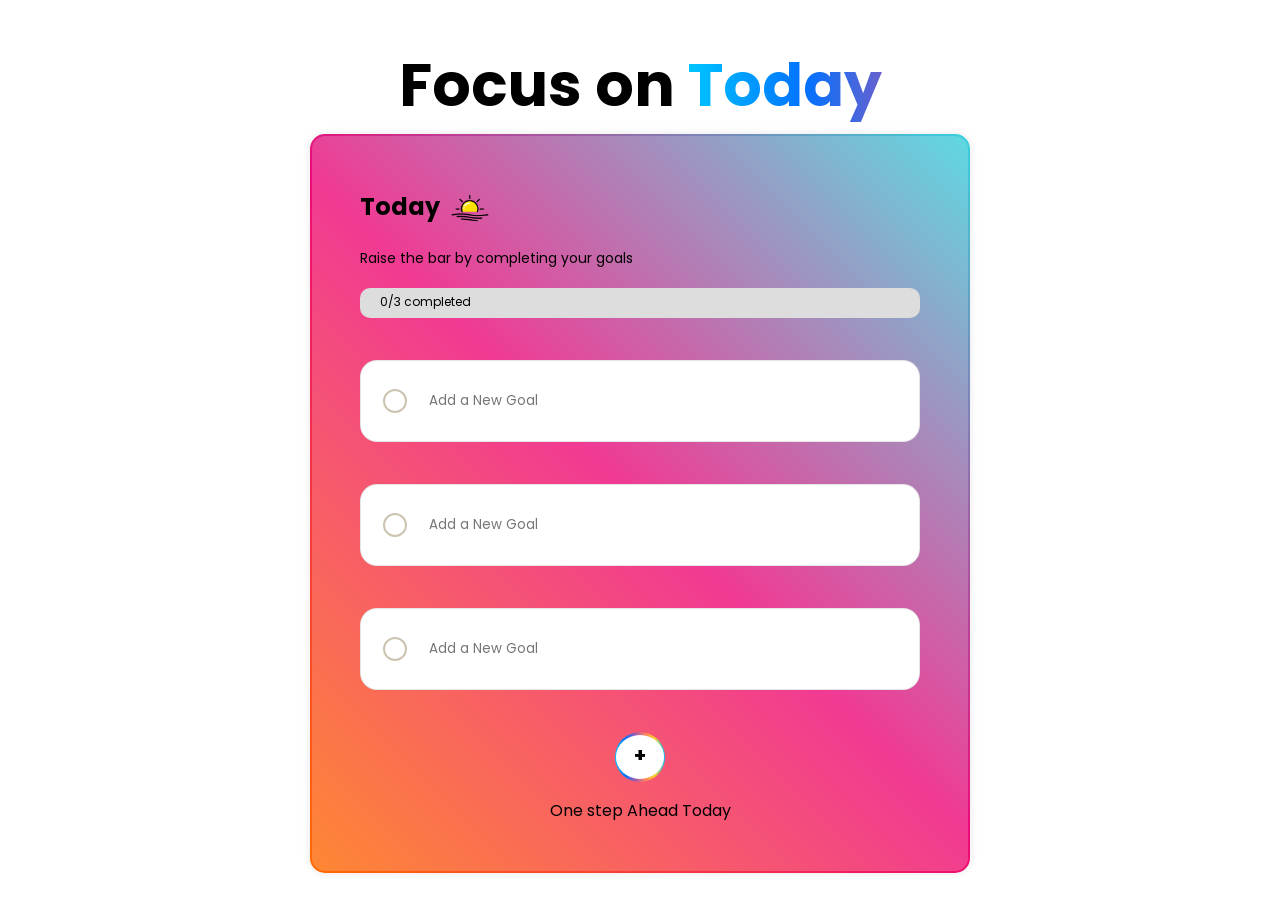
==== index.html @ 2c1f799d "Rename TO-DO.html to index.html" ====
<!DOCTYPE html>
<html lang="en">
<head>
    <meta charset="UTF-8">
    <meta name="viewport" content="width=device-width, initial-scale=1.0">
    <title>Document</title>
    <link rel="stylesheet" href="TODO.css">
    <link rel="preconnect" href="https://fonts.googleapis.com">
<link rel="preconnect" href="https://fonts.gstatic.com" crossorigin>
<link href="https://fonts.googleapis.com/css2?family=Poppins:ital,wght@0,100;0,200;0,300;0,400;0,500;0,600;0,700;0,800;0,900;1,100;1,200;1,300;1,400;1,500;1,600;1,700;1,800;1,900&display=swap" rel="stylesheet">
    <script src="TO-DO.JS" defer></script>
</head>
<body>
    <main >

         <h1>Focus on <span class="gradient-text">Today</span></h1>
         <div class="app-container">
            <h2>Today <img class="sun"src="icons8-sun-64.png" alt="sun"> </h2>
        
 <p class="progress-label">Raise the bar by completing your Goals</p><br>
<div id="label" class="progress-bar">
  <div class="progress-value"><span>2/3 completed</span></div>
  
</div>  
<p class="error-label">Please set all the  goals</p>
   <div class="goal-container ">
    <div class="custom-checkbox"><img class="check-icon" src="Vector 1 (1).svg "></div>
    <input id="first" class="goal-input" type="text"  placeholder="Add a New Goal">
   </div>

   <div class="goal-container">
    <div class="custom-checkbox"><img class="check-icon" src="Vector 1 (1).svg "></div>
    <input id="second" class="goal-input" type="text"  placeholder="Add a New Goal">
   </div>

   
   <div class="goal-container ">
    <div class="custom-checkbox"><img class="check-icon" src="Vector 1 (1).svg "></div>
    <input id="third" class="goal-input" type="text"  placeholder="Add a New Goal">
   </div>
   <div class="button-container"><div class="btn">
            <a href="#"><span style="color:black;font-weight: bold;">+</span></a>
        </div>
    </div>
   
   <p class="quote">One step Ahead Today</p>

         </div>
         
    </main>
</body>
</html>
---- TODO.css ----
*{
  box-sizing: border-box;
}
body{
    font-family: poppins;
    /* background-color: #fff; */
    margin:0px;
}
main{
    margin: 16px;
    padding: 0px 16px;
    
}
h1{
    font-size: 60px;
    text-align: center;
    margin-bottom:4px;
}

.app-container{
    background:#FBFBFB;
    box-shadow: 0 0 8px 0px rgba(0,0,0,0.1);
    max-width: 660px;
    border-radius: 15px;
    padding: 32px 48px;
    margin-inline: auto;
}
.sun{
    width: 40px;
    vertical-align: middle;
    margin-left:5px;
  
}
.sun{
    width:40px;
    transition:0.4s ease;
}

.sun:hover{
    filter: brightness(1.5) drop-shadow(0 0 10px gold);
}


.progress-bar{
   
    height: 30px;
    background: #ddd;
    border-radius: 10px;
    
}
.progress-value{
  max-width:100%;
    width:0%;   /* progress percentage */
    height: 100%;
    border-radius: 10px;
    background: linear-gradient(to right, #ff6a00, #ee0979,blue,green);
    transition: width 0.2s ease-in-out ;
    
   

}
 .progress-value span{
  font-size: 12px;
 padding-left:20px;
   min-width: max-content;
   white-space: nowrap;
  
}
.progress-label{
  margin-bottom:-6px;
  font-size: 14px;
}

.error-label{
  color:red;
  font-size: 12px;
  visibility: hidden;
}

.goal-container{
  border:1px solid rgba(0,0,0,0.1);
  border-radius: 17px;
  height: 82px;
  display: flex;
  align-items: center;
  padding:0 22px;
  background: white;
  margin-bottom: 42px;

}
.custom-checkbox{
  height:24px ;
  width: 24px; 
  border: 2px solid rgba(97,72,8,0.32);
  border-radius: 50%;
  flex-shrink: 0;
  cursor: pointer;
  display: flex;
  align-items: center;
  justify-content: center;

}
.check-icon{
    display: none;
    width: 20px;
}
.completed .check-icon{
   display: block;
}

.completed .goal-input{
    color: green;
    text-decoration: line-through;
}

.goal-input{
  padding: 22px;
  font-family: inherit;
  border: none;
  outline: none;
  flex-grow: 1;

   width: 100%;

}
.quote{
  font-size: 16px;
  text-align: center;
}

.completed .custom-checkbox{
       background: green;
       border-color: green;
  }
  

@media (max-width:668px) {
    h1{
       font-size: 32px; 
    }
    .app-container{
        padding: 16px 32px;
    }
    .goal-container{
      height: 64px;
       margin-bottom: 24px;
       border-radius: 12px;

    }
    .custom-checkbox{
      height: 20px;
      width: 20px;
    }
    .progress-bar{
      height: 24px;
    }
}

.button-container{
      display: grid;
      height: 100%;
      place-items:center;
}


.btn a{
  display: block;
  height: 50px;
  width: 50px;
  border-radius: 50%;
  background: #000;
  text-align: center;
  position: relative;
background: linear-gradient(
    90deg,
    #00c6ff,
    #0072ff,
    #9b59b6,
    #ff7e5f,
    #f9d423,
    #00c6ff
  );
}
.btn a span{
  height: 88%;
  width: 96%;
  background: white;
  display: block;
  position: absolute;
  top:50%;
  left:50%;
  transform: translate(-50%,-50%);
  line-height: 40px;
  color:#FBFBFB;
  border-radius:50% ;
  font-size: 20px;
}
.btn a:hover{
  animation:animate 0.5s linear infinite;

}
@keyframes animate{
  100%{
       filter:hue-rotate(-360deg);
  }
}


/* text background-gradient */


.gradient-text{
  font-size:60px;
  font-weight:bold;

  background: linear-gradient(
    90deg,
    #00c6ff,
    #0072ff,
    #9b59b6,
    #ff7e5f,
    #f9d423,
    #00c6ff
  );

  background-size: 300%;

  -webkit-background-clip: text;
  -webkit-text-fill-color: transparent;

  animation: gradientMove 6s linear infinite;
}

@keyframes gradientMove{
  0%{
    background-position: 0%;
  }
  100%{
    background-position: 300%;
  }
}

/* app background */

.app-container{
   
    background:rgba(255,255,255,0.2);
    

    border-radius:15px;

    border:2px solid transparent;
    background-clip:padding-box;

    position:relative;
}

.app-container::before{
    content:"";
    position:absolute;
    inset:-2px;

    background: linear-gradient(45deg,#ff6a00,#ee0979,#36d1dc);
    z-index:-1;
    border-radius:15px;

    animation: rotate 5s linear infinite;
}

@keyframes rotate{
    0%{filter:hue-rotate(0deg);}
    100%{filter:hue-rotate(360deg);}
}
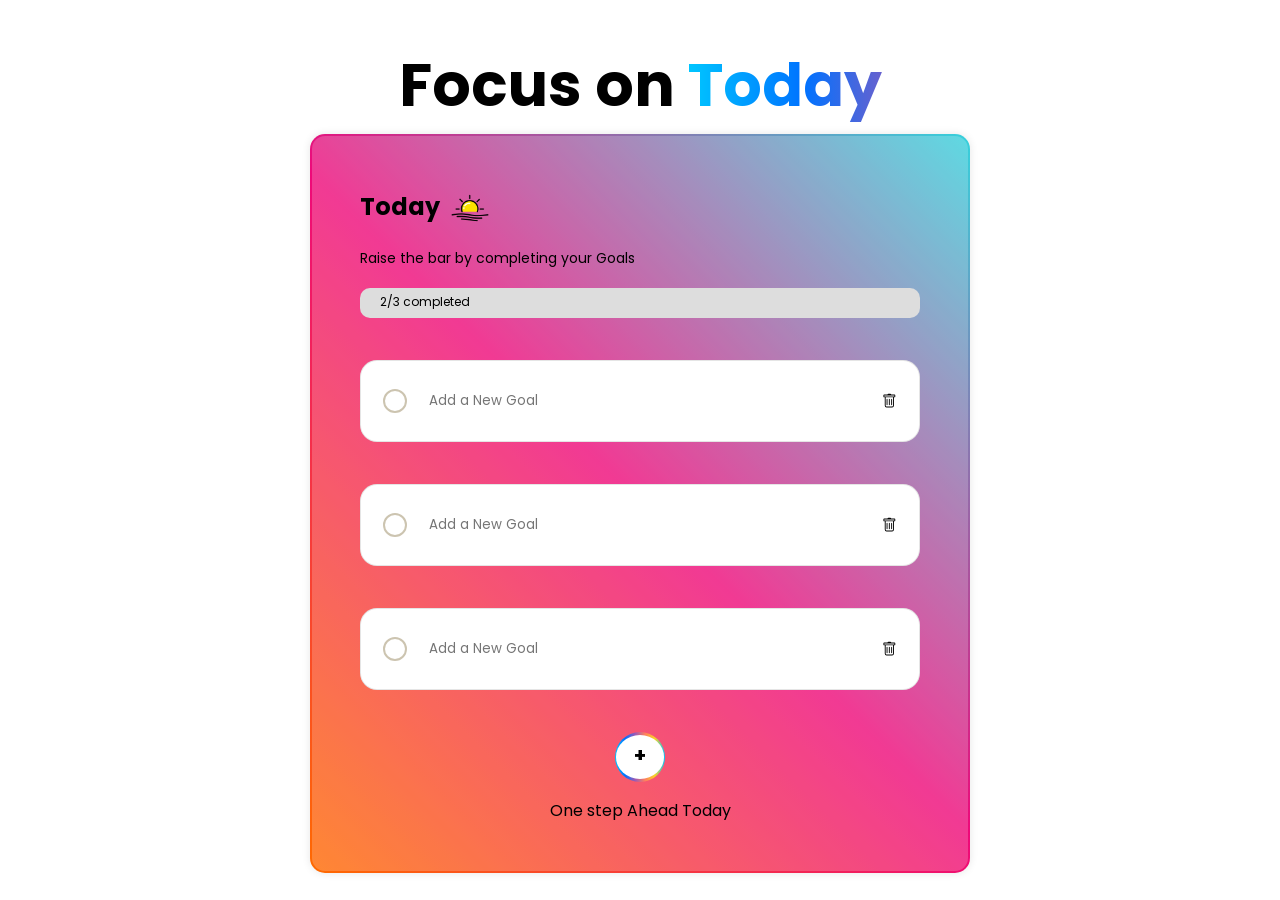
==== commit f43173f8: "Renamed files and fixed delete functionality with localStorage sync" ====
--- a/index.html
+++ b/index.html
@@ -3,12 +3,12 @@
 <head>
     <meta charset="UTF-8">
     <meta name="viewport" content="width=device-width, initial-scale=1.0">
-    <title>Document</title>
-    <link rel="stylesheet" href="TODO.css">
+    <title> Daily Goal Tracker</title>
+    <link rel="stylesheet" href="style.css">
     <link rel="preconnect" href="https://fonts.googleapis.com">
 <link rel="preconnect" href="https://fonts.gstatic.com" crossorigin>
 <link href="https://fonts.googleapis.com/css2?family=Poppins:ital,wght@0,100;0,200;0,300;0,400;0,500;0,600;0,700;0,800;0,900;1,100;1,200;1,300;1,400;1,500;1,600;1,700;1,800;1,900&display=swap" rel="stylesheet">
-    <script src="TO-DO.JS" defer></script>
+    <script src="script.js" defer></script>
 </head>
 <body>
     <main >
@@ -22,21 +22,33 @@
   <div class="progress-value"><span>2/3 completed</span></div>
   
 </div>  
-<p class="error-label">Please set all the  goals</p>
+<p class="error-label">Please set  the  goal</p>
    <div class="goal-container ">
-    <div class="custom-checkbox"><img class="check-icon" src="Vector 1 (1).svg "></div>
+    <div class="custom-checkbox"><img class="check-icon" src="Vector 1 (1).svg" alt="img"></div>
     <input id="first" class="goal-input" type="text"  placeholder="Add a New Goal">
+    <svg class="delete"   xmlns="http://www.w3.org/2000/svg" width="16" height="16" fill="currentColor" class="bi bi-trash" viewBox="0 0 16 16">
+  <path d="M5.5 5.5A.5.5 0 0 1 6 6v6a.5.5 0 0 1-1 0V6a.5.5 0 0 1 .5-.5m2.5 0a.5.5 0 0 1 .5.5v6a.5.5 0 0 1-1 0V6a.5.5 0 0 1 .5-.5m3 .5a.5.5 0 0 0-1 0v6a.5.5 0 0 0 1 0z"/>
+  <path d="M14.5 3a1 1 0 0 1-1 1H13v9a2 2 0 0 1-2 2H5a2 2 0 0 1-2-2V4h-.5a1 1 0 0 1-1-1V2a1 1 0 0 1 1-1H6a1 1 0 0 1 1-1h2a1 1 0 0 1 1 1h3.5a1 1 0 0 1 1 1zM4.118 4 4 4.059V13a1 1 0 0 0 1 1h6a1 1 0 0 0 1-1V4.059L11.882 4zM2.5 3h11V2h-11z"/>
+</svg>
    </div>
 
    <div class="goal-container">
-    <div class="custom-checkbox"><img class="check-icon" src="Vector 1 (1).svg "></div>
+    <div class="custom-checkbox"><img class="check-icon" src="Vector 1 (1).svg " alt="img2"></div>
     <input id="second" class="goal-input" type="text"  placeholder="Add a New Goal">
+    <svg class="delete"   xmlns="http://www.w3.org/2000/svg" width="16" height="16" fill="currentColor" class="bi bi-trash" viewBox="0 0 16 16">
+  <path d="M5.5 5.5A.5.5 0 0 1 6 6v6a.5.5 0 0 1-1 0V6a.5.5 0 0 1 .5-.5m2.5 0a.5.5 0 0 1 .5.5v6a.5.5 0 0 1-1 0V6a.5.5 0 0 1 .5-.5m3 .5a.5.5 0 0 0-1 0v6a.5.5 0 0 0 1 0z"/>
+  <path d="M14.5 3a1 1 0 0 1-1 1H13v9a2 2 0 0 1-2 2H5a2 2 0 0 1-2-2V4h-.5a1 1 0 0 1-1-1V2a1 1 0 0 1 1-1H6a1 1 0 0 1 1-1h2a1 1 0 0 1 1 1h3.5a1 1 0 0 1 1 1zM4.118 4 4 4.059V13a1 1 0 0 0 1 1h6a1 1 0 0 0 1-1V4.059L11.882 4zM2.5 3h11V2h-11z"/>
+</svg >
    </div>
 
    
    <div class="goal-container ">
-    <div class="custom-checkbox"><img class="check-icon" src="Vector 1 (1).svg "></div>
+    <div class="custom-checkbox"><img class="check-icon" src="Vector 1 (1).svg " alt="img3"></div>
     <input id="third" class="goal-input" type="text"  placeholder="Add a New Goal">
+   <svg class="delete"  xmlns="http://www.w3.org/2000/svg" width="16" height="16" fill="currentColor" class="bi bi-trash" viewBox="0 0 16 16">
+  <path d="M5.5 5.5A.5.5 0 0 1 6 6v6a.5.5 0 0 1-1 0V6a.5.5 0 0 1 .5-.5m2.5 0a.5.5 0 0 1 .5.5v6a.5.5 0 0 1-1 0V6a.5.5 0 0 1 .5-.5m3 .5a.5.5 0 0 0-1 0v6a.5.5 0 0 0 1 0z"/>
+  <path d="M14.5 3a1 1 0 0 1-1 1H13v9a2 2 0 0 1-2 2H5a2 2 0 0 1-2-2V4h-.5a1 1 0 0 1-1-1V2a1 1 0 0 1 1-1H6a1 1 0 0 1 1-1h2a1 1 0 0 1 1 1h3.5a1 1 0 0 1 1 1zM4.118 4 4 4.059V13a1 1 0 0 0 1 1h6a1 1 0 0 0 1-1V4.059L11.882 4zM2.5 3h11V2h-11z"/>
+</svg>
    </div>
    <div class="button-container"><div class="btn">
             <a href="#"><span style="color:black;font-weight: bold;">+</span></a>
--- a/style.css
+++ b/style.css
@@ -0,0 +1,276 @@
+*{
+  box-sizing: border-box;
+}
+body{
+    font-family: poppins;
+    /* background-color: #fff; */
+    margin:0px;
+}
+main{
+  
+    margin: 16px;
+    padding: 0px 16px;
+    
+}
+h1{
+    font-size: 60px;
+    text-align: center;
+    margin-bottom:4px;
+}
+
+.app-container{
+    background:#FBFBFB;
+    box-shadow: 0 0 8px 0px rgba(0,0,0,0.1);
+    max-width: 660px;
+    border-radius: 15px;
+    padding: 32px 48px;
+    margin-inline: auto;
+}
+.sun{
+    width: 40px;
+    vertical-align: middle;
+    margin-left:5px;
+  
+}
+.sun{
+    width:40px;
+    transition:0.4s ease;
+}
+
+.sun:hover{
+    filter: brightness(1.5) drop-shadow(0 0 10px gold);
+}
+
+
+.progress-bar{
+   
+    height: 30px;
+    background: #ddd;
+    border-radius: 10px;
+    
+}
+.progress-value{
+  max-width:100%;
+    width:0%;   /* progress percentage */
+    height: 100%;
+    border-radius: 10px;
+    background: linear-gradient(to right, #ff6a00, #ee0979,blue,green);
+    transition: width 0.2s ease-in-out ;
+    
+   
+
+}
+ .progress-value span{
+  font-size: 12px;
+ padding-left:20px;
+   min-width: max-content;
+   white-space: nowrap;
+  
+}
+.progress-label{
+  margin-bottom:-6px;
+  font-size: 14px;
+}
+
+.error-label{
+  color:red;
+  font-size: 12px;
+  visibility: hidden;
+}
+
+.goal-container{
+  border:1px solid rgba(0,0,0,0.1);
+  border-radius: 17px;
+  height: 82px;
+  display: flex;
+  align-items: center;
+  padding:0 22px;
+  background: white;
+  margin-bottom: 42px;
+
+}
+.custom-checkbox{
+  height:24px ;
+  width: 24px; 
+  border: 2px solid rgba(97,72,8,0.32);
+  border-radius: 50%;
+  flex-shrink: 0;
+  cursor: pointer;
+  display: flex;
+  align-items: center;
+  justify-content: center;
+
+}
+.check-icon{
+    display: none;
+    width: 20px;
+}
+.completed .check-icon{
+   display: block;
+}
+
+.completed .goal-input{
+    color: green;
+    text-decoration: line-through;
+}
+
+.goal-input{
+  padding: 22px;
+  font-family: inherit;
+  border: none;
+  outline: none;
+  flex-grow: 1;
+
+   width: 100%;
+
+}
+.quote{
+  font-size: 16px;
+  text-align: center;
+}
+
+.completed .custom-checkbox{
+       background: green;
+       border-color: green;
+  }
+  
+
+@media (max-width:668px) {
+    h1{
+       font-size: 32px; 
+    }
+    .app-container{
+        padding: 16px 32px;
+    }
+    .goal-container{
+      height: 64px;
+       margin-bottom: 24px;
+       border-radius: 12px;
+
+    }
+    .custom-checkbox{
+      height: 20px;
+      width: 20px;
+    }
+    .progress-bar{
+      height: 24px;
+    }
+}
+
+.button-container{
+      display: grid;
+      height: 100%;
+      place-items:center;
+}
+
+
+.btn a{
+  display: block;
+  height: 50px;
+  width: 50px;
+  border-radius: 50%;
+  background: #000;
+  text-align: center;
+  position: relative;
+background: linear-gradient(
+    90deg,
+    #00c6ff,
+    #0072ff,
+    #9b59b6,
+    #ff7e5f,
+    #f9d423,
+    #00c6ff
+  );
+}
+.btn a span{
+  height: 88%;
+  width: 96%;
+  background: white;
+  display: block;
+  position: absolute;
+  top:50%;
+  left:50%;
+  transform: translate(-50%,-50%);
+  line-height: 40px;
+  color:#FBFBFB;
+  border-radius:50% ;
+  font-size: 20px;
+}
+.btn a:hover{
+  animation:animate 0.5s linear infinite;
+
+}
+@keyframes animate{
+  100%{
+       filter:hue-rotate(-360deg);
+  }
+}
+
+
+/* text background-gradient */
+
+
+.gradient-text{
+  font-size:60px;
+  font-weight:bold;
+
+  background: linear-gradient(
+    90deg,
+    #00c6ff,
+    #0072ff,
+    #9b59b6,
+    #ff7e5f,
+    #f9d423,
+    #00c6ff
+  );
+
+  background-size: 300%;
+
+  -webkit-background-clip: text;
+  -webkit-text-fill-color: transparent;
+
+  animation: gradientMove 6s linear infinite;
+}
+
+@keyframes gradientMove{
+  0%{
+    background-position: 0%;
+  }
+  100%{
+    background-position: 300%;
+  }
+}
+
+/* app background */
+
+.app-container{
+   
+    background:rgba(255,255,255,0.2);
+    
+
+    border-radius:15px;
+
+    border:2px solid transparent;
+    background-clip:padding-box;
+
+    position:relative;
+}
+
+.app-container::before{
+    content:"";
+    position:absolute;
+    inset:-2px;
+
+    background: linear-gradient(45deg,#ff6a00,#ee0979,#36d1dc);
+    z-index:-1;
+    border-radius:15px;
+
+    animation: rotate 5s linear infinite;
+}
+
+@keyframes rotate{
+    0%{filter:hue-rotate(0deg);}
+    100%{filter:hue-rotate(360deg);}
+}
+
+
